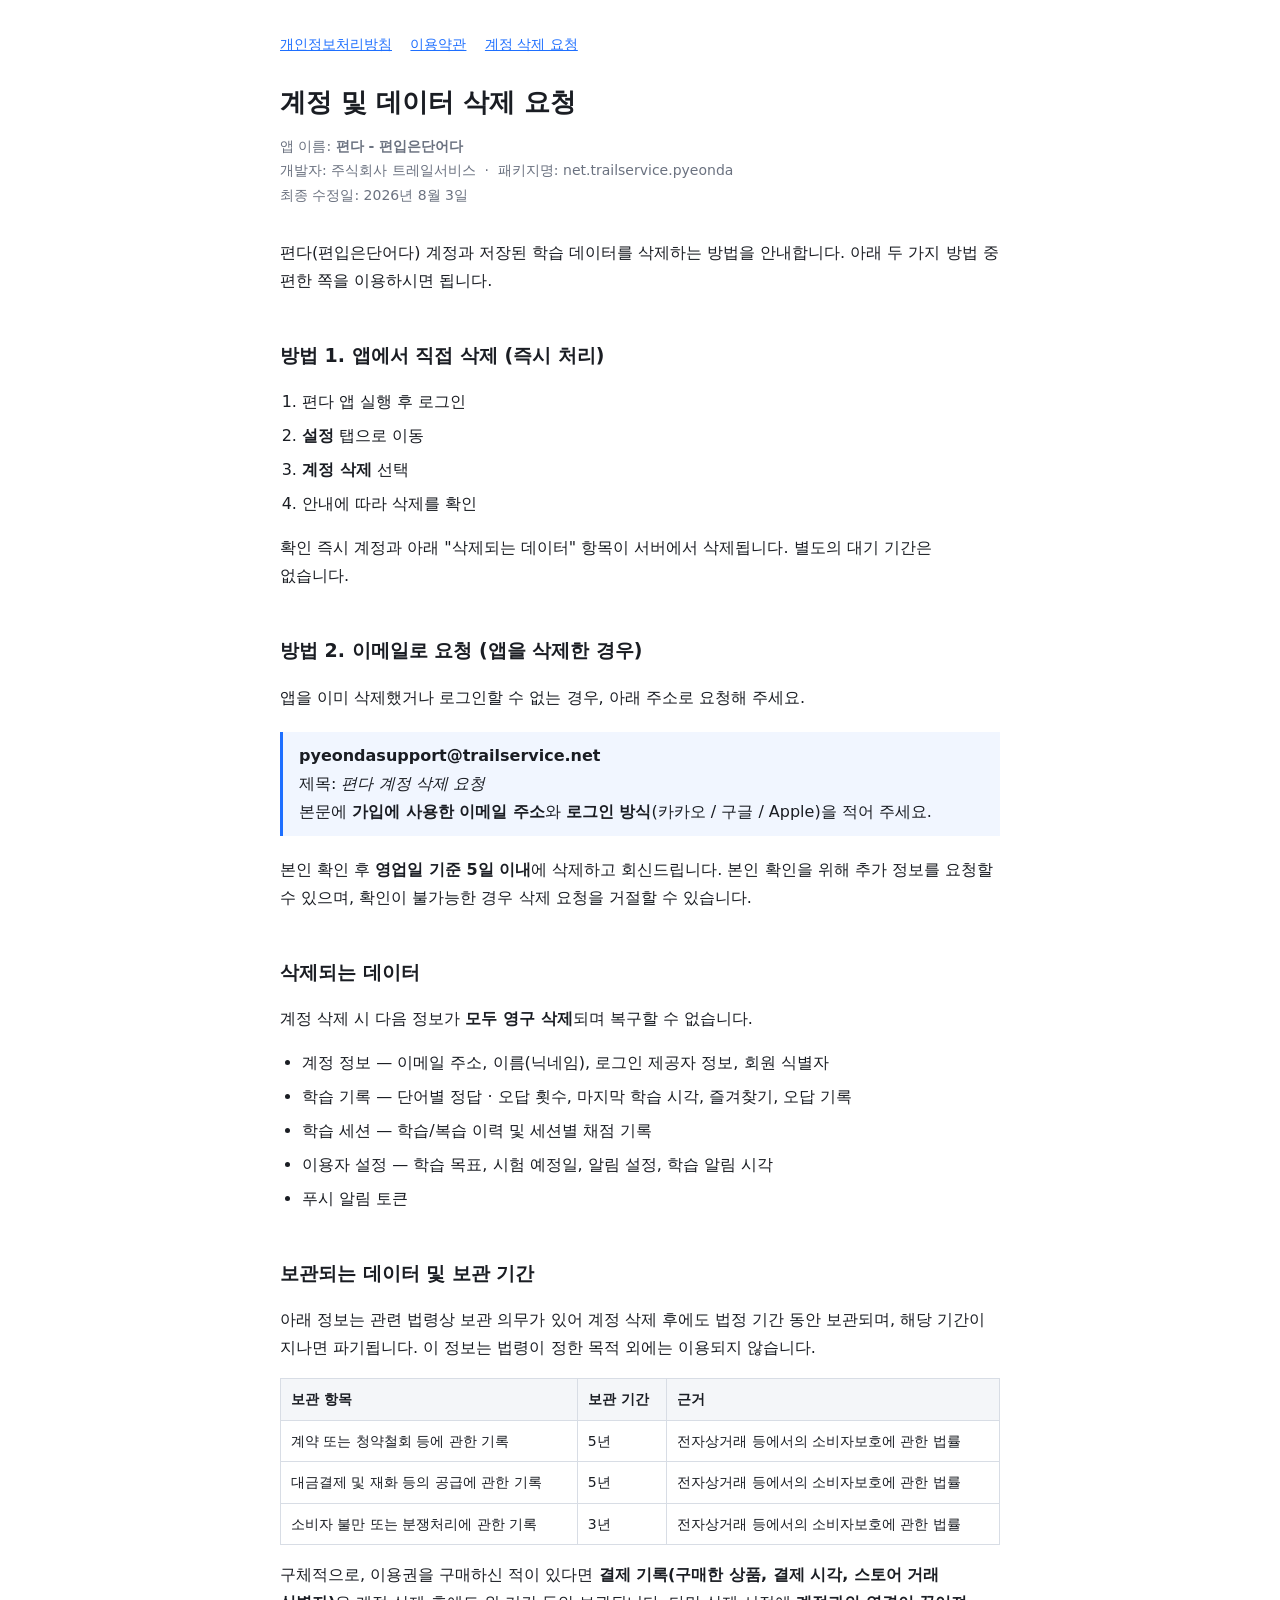
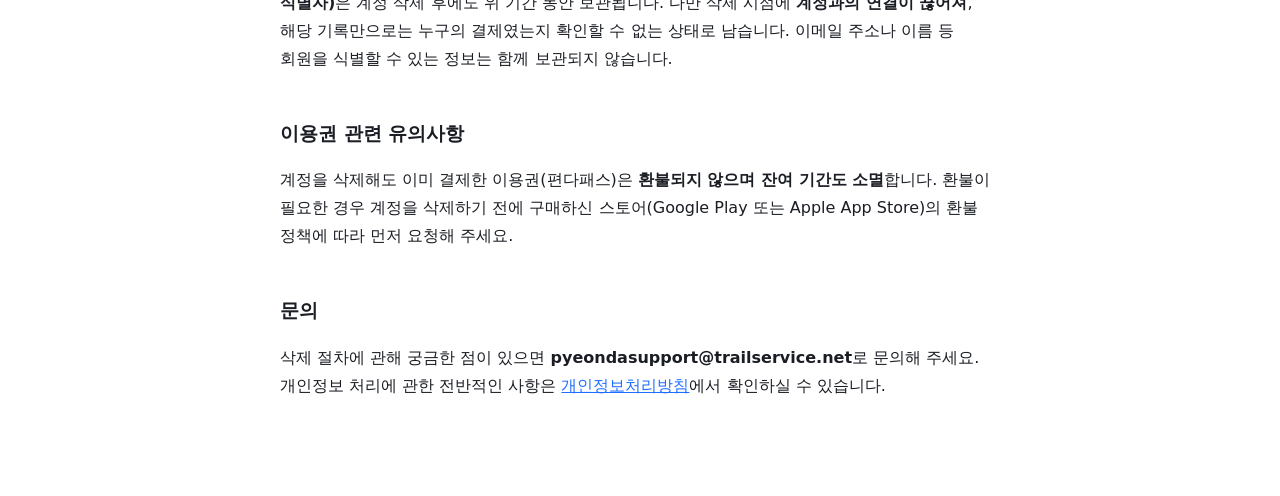
==== account-deletion.html @ 8f87ca4e "Add legal pages" ====
<!DOCTYPE html>
<html lang="ko">
<head>
<meta charset="utf-8">
<meta name="viewport" content="width=device-width, initial-scale=1">
<title>편다 계정 및 데이터 삭제 요청</title>
<link rel="stylesheet" href="style.css">
</head>
<body>

<nav class="nav">
  <a href="privacy.html">개인정보처리방침</a>
  <a href="terms.html">이용약관</a>
  <a href="account-deletion.html">계정 삭제 요청</a>
</nav>

<h1>계정 및 데이터 삭제 요청</h1>
<p class="meta">
  앱 이름: <strong>편다 - 편입은단어다</strong><br>
  개발자: 주식회사 트레일서비스 &nbsp;·&nbsp; 패키지명: net.trailservice.pyeonda<br>
  최종 수정일: 2026년 8월 3일
</p>

<p>
  편다(편입은단어다) 계정과 저장된 학습 데이터를 삭제하는 방법을 안내합니다.
  아래 두 가지 방법 중 편한 쪽을 이용하시면 됩니다.
</p>

<h2>방법 1. 앱에서 직접 삭제 (즉시 처리)</h2>
<ol>
  <li>편다 앱 실행 후 로그인</li>
  <li><strong>설정</strong> 탭으로 이동</li>
  <li><strong>계정 삭제</strong> 선택</li>
  <li>안내에 따라 삭제를 확인</li>
</ol>
<p>확인 즉시 계정과 아래 "삭제되는 데이터" 항목이 서버에서 삭제됩니다. 별도의 대기 기간은 없습니다.</p>

<h2>방법 2. 이메일로 요청 (앱을 삭제한 경우)</h2>
<p>
  앱을 이미 삭제했거나 로그인할 수 없는 경우, 아래 주소로 요청해 주세요.
</p>
<div class="callout">
  <strong>pyeondasupport@trailservice.net</strong><br>
  제목: <em>편다 계정 삭제 요청</em><br>
  본문에 <strong>가입에 사용한 이메일 주소</strong>와 <strong>로그인 방식</strong>(카카오 / 구글 / Apple)을 적어 주세요.
</div>
<p>
  본인 확인 후 <strong>영업일 기준 5일 이내</strong>에 삭제하고 회신드립니다.
  본인 확인을 위해 추가 정보를 요청할 수 있으며, 확인이 불가능한 경우 삭제 요청을 거절할 수 있습니다.
</p>

<h2>삭제되는 데이터</h2>
<p>계정 삭제 시 다음 정보가 <strong>모두 영구 삭제</strong>되며 복구할 수 없습니다.</p>
<ul>
  <li>계정 정보 — 이메일 주소, 이름(닉네임), 로그인 제공자 정보, 회원 식별자</li>
  <li>학습 기록 — 단어별 정답 · 오답 횟수, 마지막 학습 시각, 즐겨찾기, 오답 기록</li>
  <li>학습 세션 — 학습/복습 이력 및 세션별 채점 기록</li>
  <li>이용자 설정 — 학습 목표, 시험 예정일, 알림 설정, 학습 알림 시각</li>
  <li>푸시 알림 토큰</li>
</ul>

<h2>보관되는 데이터 및 보관 기간</h2>
<p>
  아래 정보는 관련 법령상 보관 의무가 있어 계정 삭제 후에도 법정 기간 동안 보관되며,
  해당 기간이 지나면 파기됩니다. 이 정보는 법령이 정한 목적 외에는 이용되지 않습니다.
</p>
<table>
  <tr><th>보관 항목</th><th>보관 기간</th><th>근거</th></tr>
  <tr><td>계약 또는 청약철회 등에 관한 기록</td><td>5년</td><td>전자상거래 등에서의 소비자보호에 관한 법률</td></tr>
  <tr><td>대금결제 및 재화 등의 공급에 관한 기록</td><td>5년</td><td>전자상거래 등에서의 소비자보호에 관한 법률</td></tr>
  <tr><td>소비자 불만 또는 분쟁처리에 관한 기록</td><td>3년</td><td>전자상거래 등에서의 소비자보호에 관한 법률</td></tr>
</table>
<p>
  구체적으로, 이용권을 구매하신 적이 있다면 <strong>결제 기록(구매한 상품, 결제 시각, 스토어 거래 식별자)</strong>은
  계정 삭제 후에도 위 기간 동안 보관됩니다. 다만 삭제 시점에 <strong>계정과의 연결이 끊어져</strong>,
  해당 기록만으로는 누구의 결제였는지 확인할 수 없는 상태로 남습니다.
  이메일 주소나 이름 등 회원을 식별할 수 있는 정보는 함께 보관되지 않습니다.
</p>

<h2>이용권 관련 유의사항</h2>
<p>
  계정을 삭제해도 이미 결제한 이용권(편다패스)은 <strong>환불되지 않으며 잔여 기간도 소멸</strong>합니다.
  환불이 필요한 경우 계정을 삭제하기 전에 구매하신 스토어(Google Play 또는 Apple App Store)의
  환불 정책에 따라 먼저 요청해 주세요.
</p>

<h2>문의</h2>
<p>
  삭제 절차에 관해 궁금한 점이 있으면 <strong>pyeondasupport@trailservice.net</strong>로 문의해 주세요.
  개인정보 처리에 관한 전반적인 사항은 <a href="privacy.html">개인정보처리방침</a>에서 확인하실 수 있습니다.
</p>

</body>
</html>
---- style.css ----
/* 편다 법적 고지 페이지 공통 스타일 — 모바일에서도 읽기 좋게 최소한만. */
:root { color-scheme: light dark; }
* { box-sizing: border-box; }
body {
  margin: 0 auto;
  padding: 32px 20px 80px;
  max-width: 760px;
  font-family: -apple-system, BlinkMacSystemFont, 'Apple SD Gothic Neo',
               'Malgun Gothic', 'Noto Sans KR', system-ui, sans-serif;
  font-size: 16px;
  line-height: 1.75;
  color: #1a1d23;
  background: #ffffff;
  word-break: keep-all;
}
@media (prefers-color-scheme: dark) {
  body { color: #e8ebf0; background: #111318; }
  td, th { border-color: #2a2f38 !important; }
  th { background: #1a1d23 !important; }
  .meta { color: #8a93a6 !important; }
  a { color: #6aa5ff; }
}
h1 { font-size: 26px; line-height: 1.35; margin: 0 0 8px; }
h2 { font-size: 19px; margin: 40px 0 12px; padding-top: 4px; }
h3 { font-size: 16px; margin: 24px 0 8px; }
.meta { color: #6b7280; font-size: 14px; margin-bottom: 32px; }
ul, ol { padding-left: 22px; }
li { margin: 6px 0; }
table { border-collapse: collapse; width: 100%; margin: 12px 0; font-size: 14px; }
th, td { border: 1px solid #d8dde5; padding: 8px 10px; text-align: left; vertical-align: top; }
th { background: #f4f6f9; font-weight: 700; }
a { color: #1E6FFF; }
.nav { margin-bottom: 28px; font-size: 14px; }
.nav a { margin-right: 14px; }
.callout {
  border-left: 3px solid #1E6FFF;
  padding: 10px 16px;
  margin: 20px 0;
  background: rgba(30, 111, 255, .06);
}
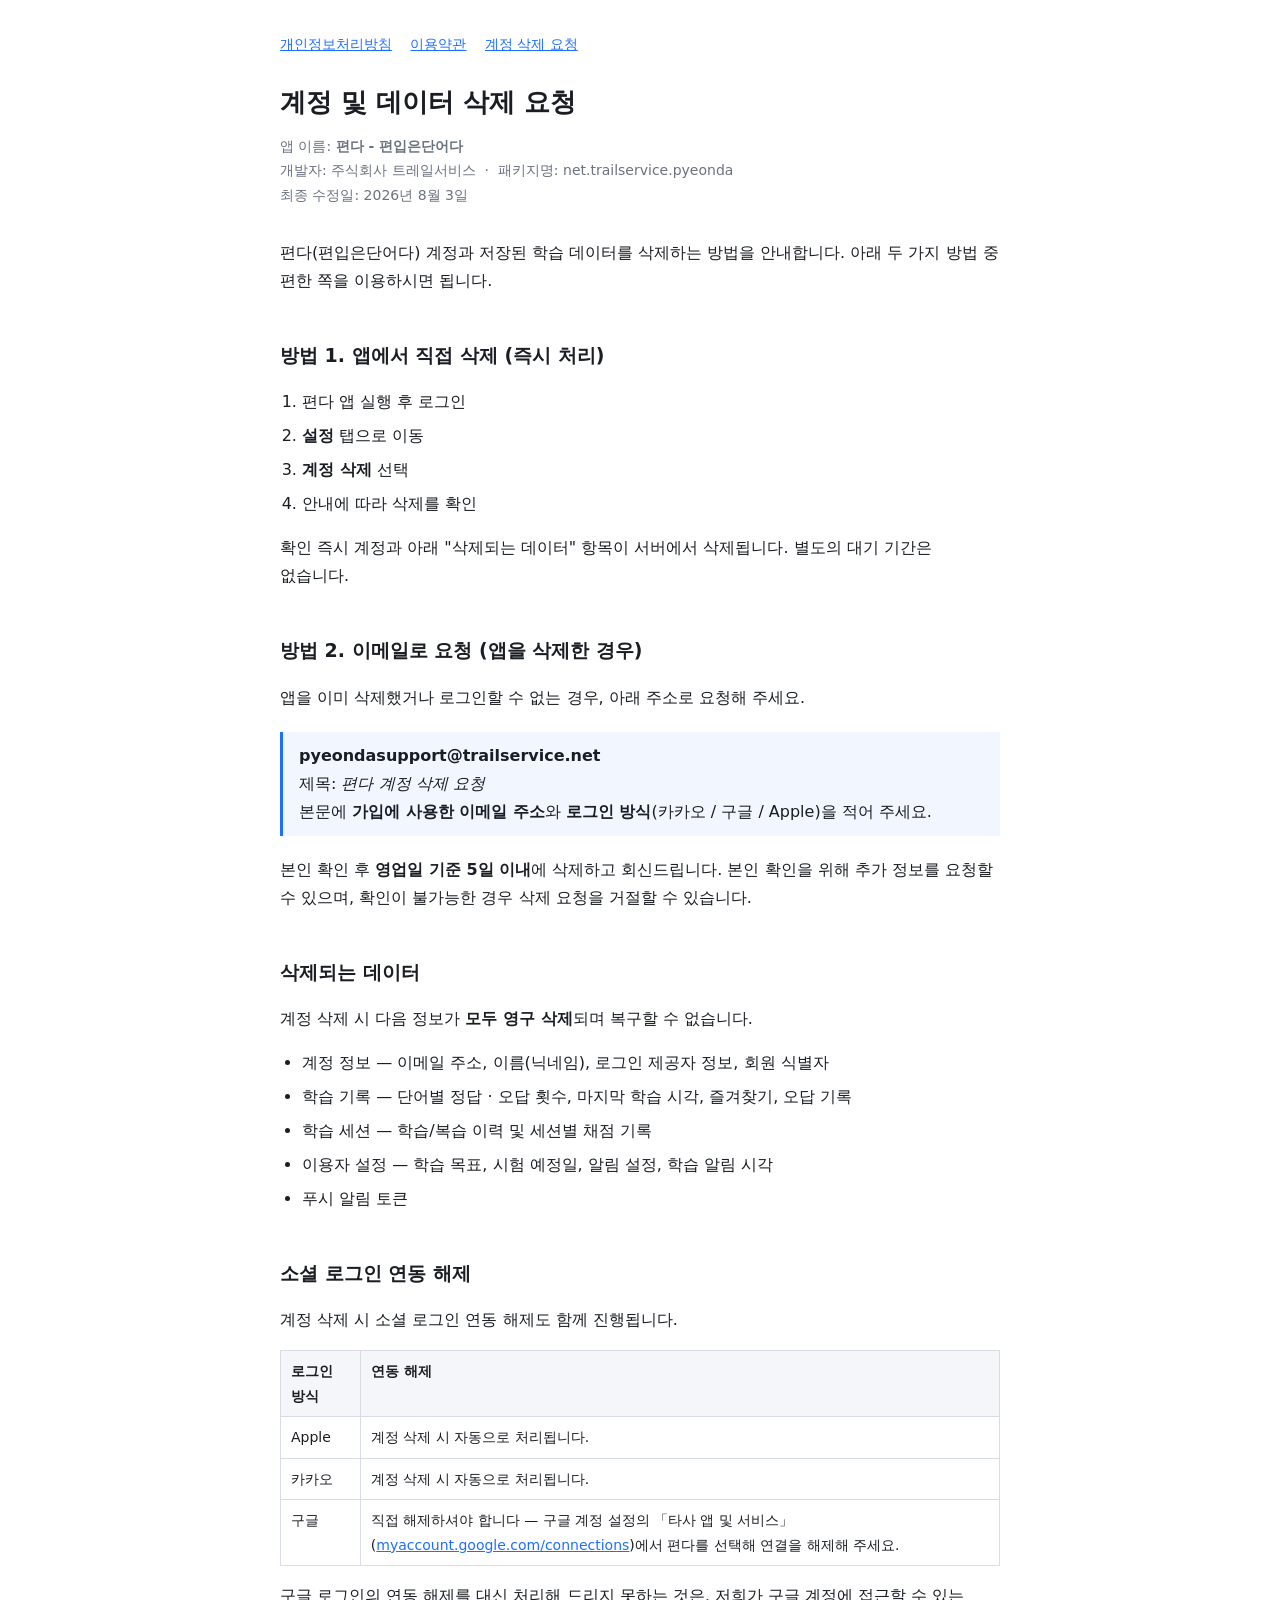
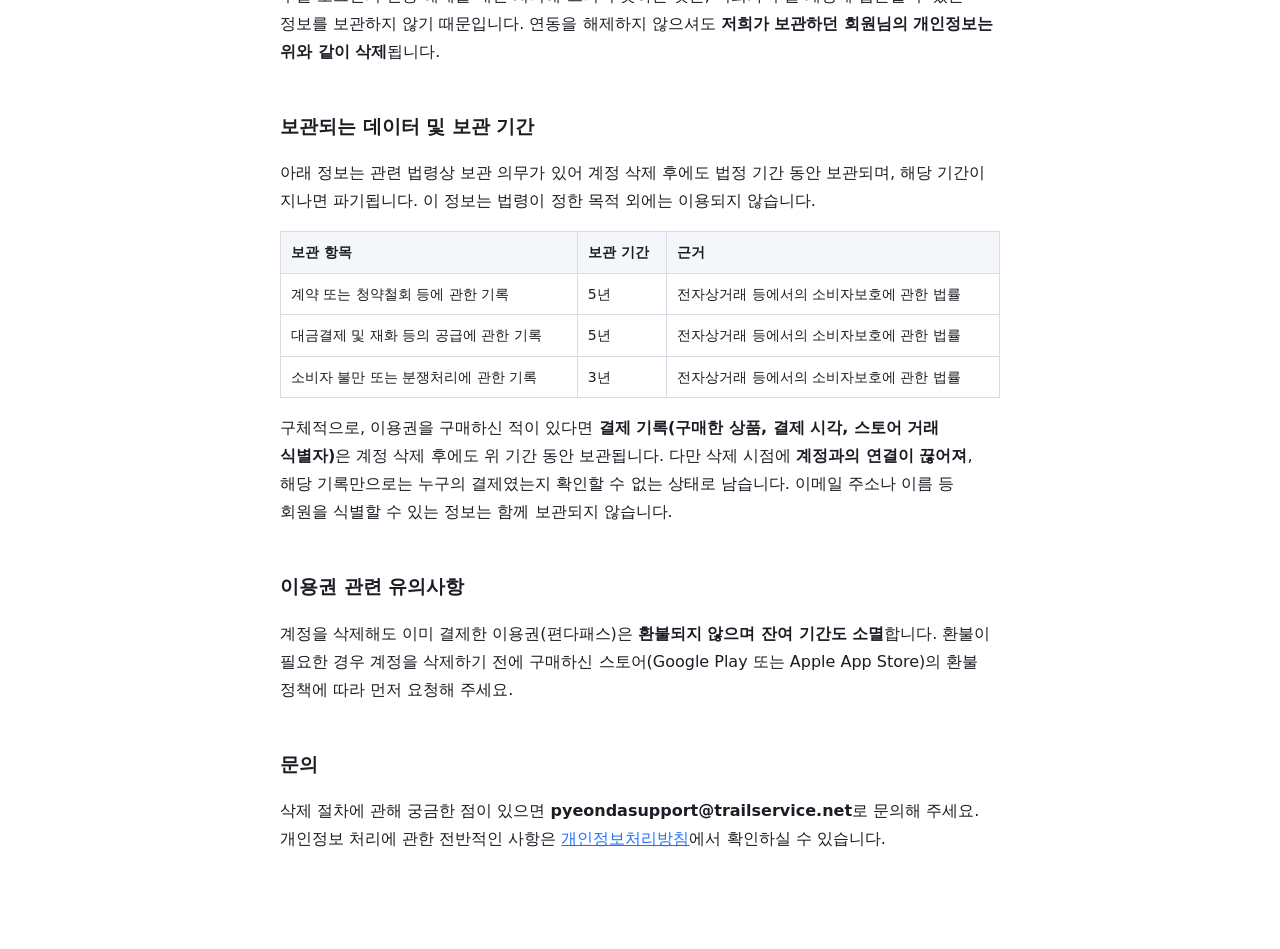
==== commit b607efe9: "Document social login unlinking on account deletion delete-account 함수가 Apple 토큰 폐기와 카카오 연결 끊기를 실제로 수" ====
--- a/account-deletion.html
+++ b/account-deletion.html
@@ -59,6 +59,27 @@
   <li>푸시 알림 토큰</li>
 </ul>
 
+<h2>소셜 로그인 연동 해제</h2>
+<p>계정 삭제 시 소셜 로그인 연동 해제도 함께 진행됩니다.</p>
+<table>
+  <tr><th>로그인 방식</th><th>연동 해제</th></tr>
+  <tr><td>Apple</td><td>계정 삭제 시 자동으로 처리됩니다.</td></tr>
+  <tr><td>카카오</td><td>계정 삭제 시 자동으로 처리됩니다.</td></tr>
+  <tr>
+    <td>구글</td>
+    <td>
+      직접 해제하셔야 합니다 — 구글 계정 설정의 「타사 앱 및 서비스」
+      (<a href="https://myaccount.google.com/connections">myaccount.google.com/connections</a>)에서
+      편다를 선택해 연결을 해제해 주세요.
+    </td>
+  </tr>
+</table>
+<p>
+  구글 로그인의 연동 해제를 대신 처리해 드리지 못하는 것은, 저희가 구글 계정에 접근할 수 있는
+  정보를 보관하지 않기 때문입니다. 연동을 해제하지 않으셔도 <strong>저희가 보관하던 회원님의
+  개인정보는 위와 같이 삭제</strong>됩니다.
+</p>
+
 <h2>보관되는 데이터 및 보관 기간</h2>
 <p>
   아래 정보는 관련 법령상 보관 의무가 있어 계정 삭제 후에도 법정 기간 동안 보관되며,
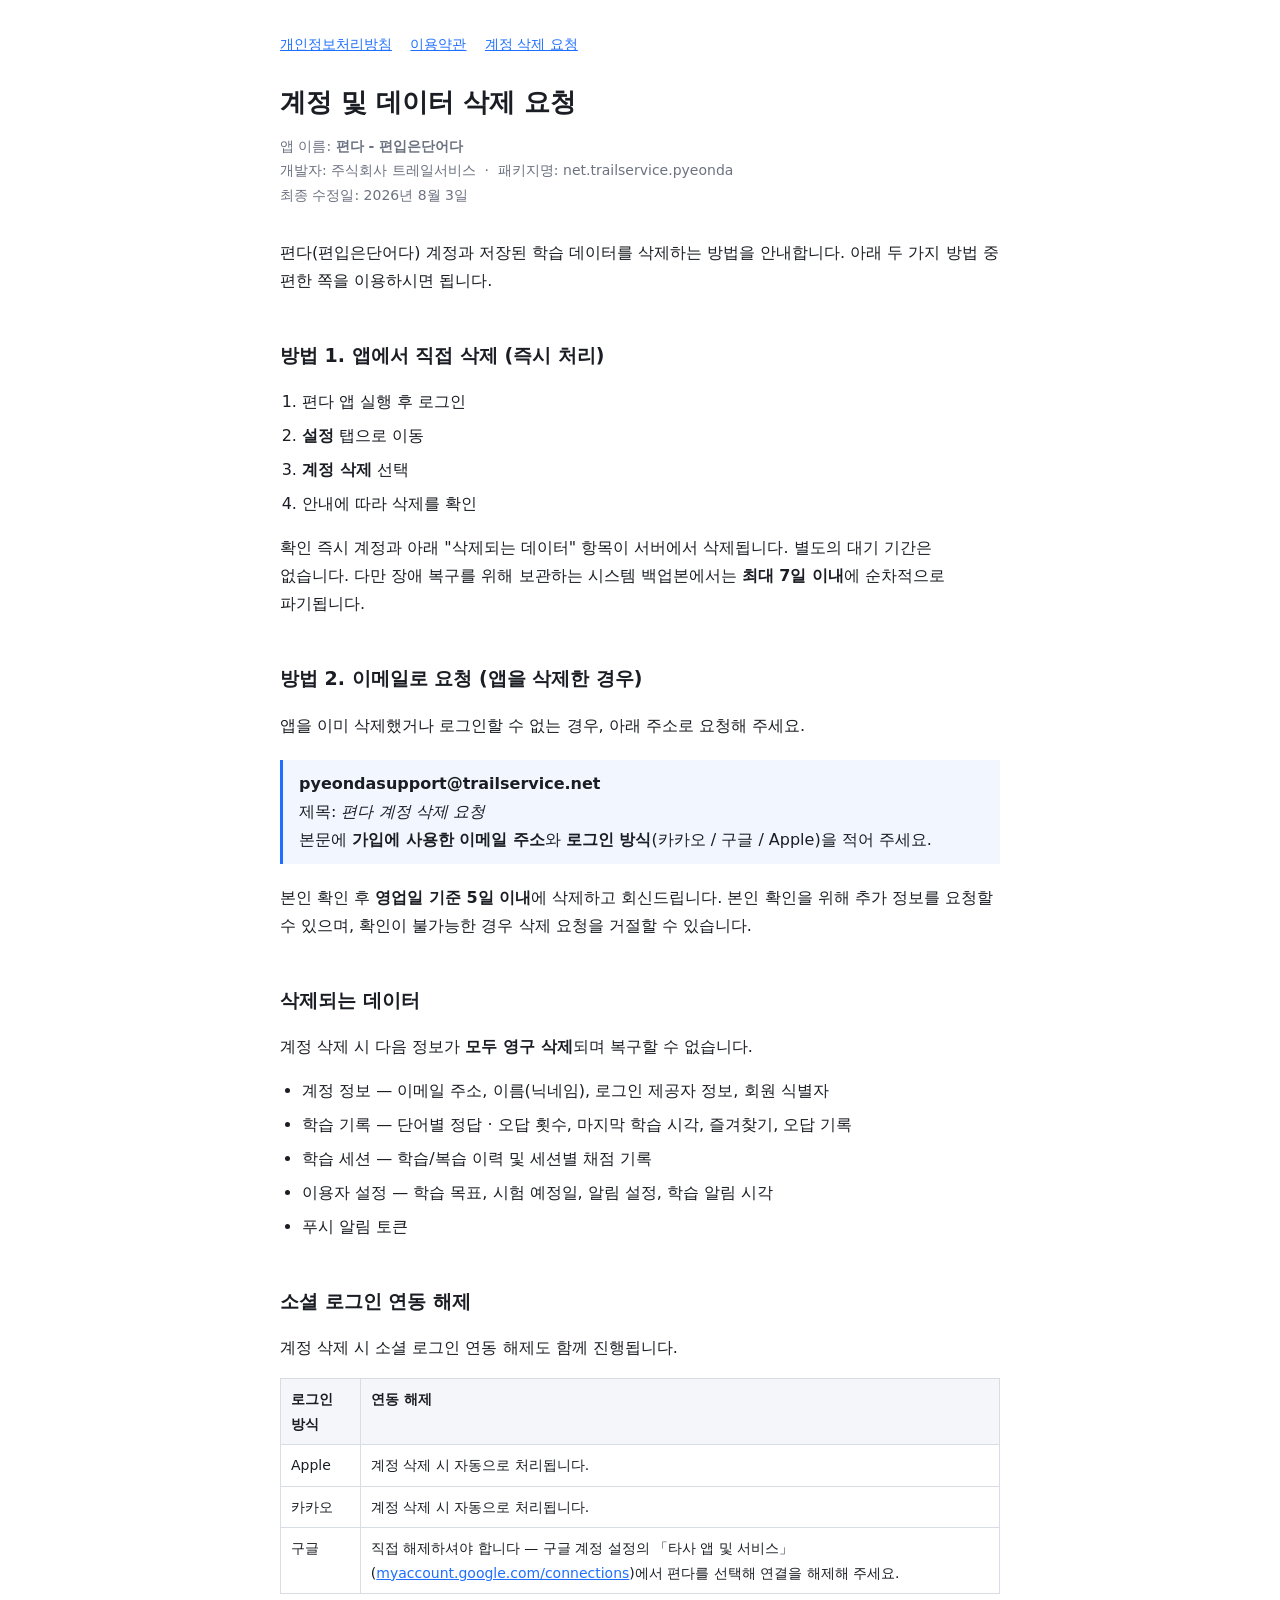
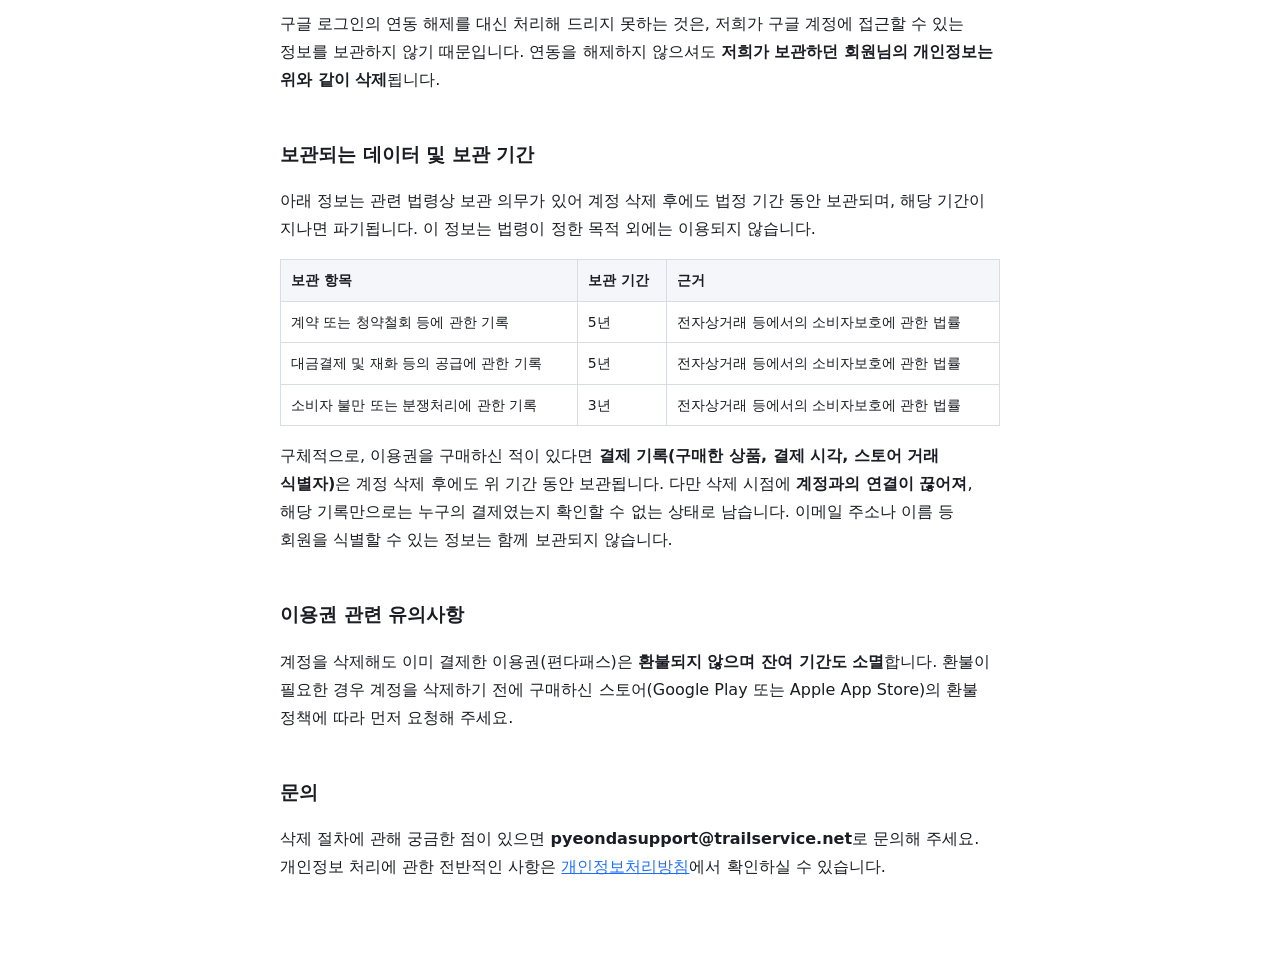
==== commit 9a22b16a: "State backup retention in deletion wording 탈퇴 시 즉시 삭제라고만 적혀 있어 시스템 백업본에 남는 기간이 빠져 있었다.  2026-08-06 프" ====
--- a/account-deletion.html
+++ b/account-deletion.html
@@ -33,7 +33,11 @@
   <li><strong>계정 삭제</strong> 선택</li>
   <li>안내에 따라 삭제를 확인</li>
 </ol>
-<p>확인 즉시 계정과 아래 "삭제되는 데이터" 항목이 서버에서 삭제됩니다. 별도의 대기 기간은 없습니다.</p>
+<p>
+  확인 즉시 계정과 아래 "삭제되는 데이터" 항목이 서버에서 삭제됩니다. 별도의 대기 기간은 없습니다.
+  다만 장애 복구를 위해 보관하는 시스템 백업본에서는 <strong>최대 7일 이내</strong>에 순차적으로
+  파기됩니다.
+</p>
 
 <h2>방법 2. 이메일로 요청 (앱을 삭제한 경우)</h2>
 <p>
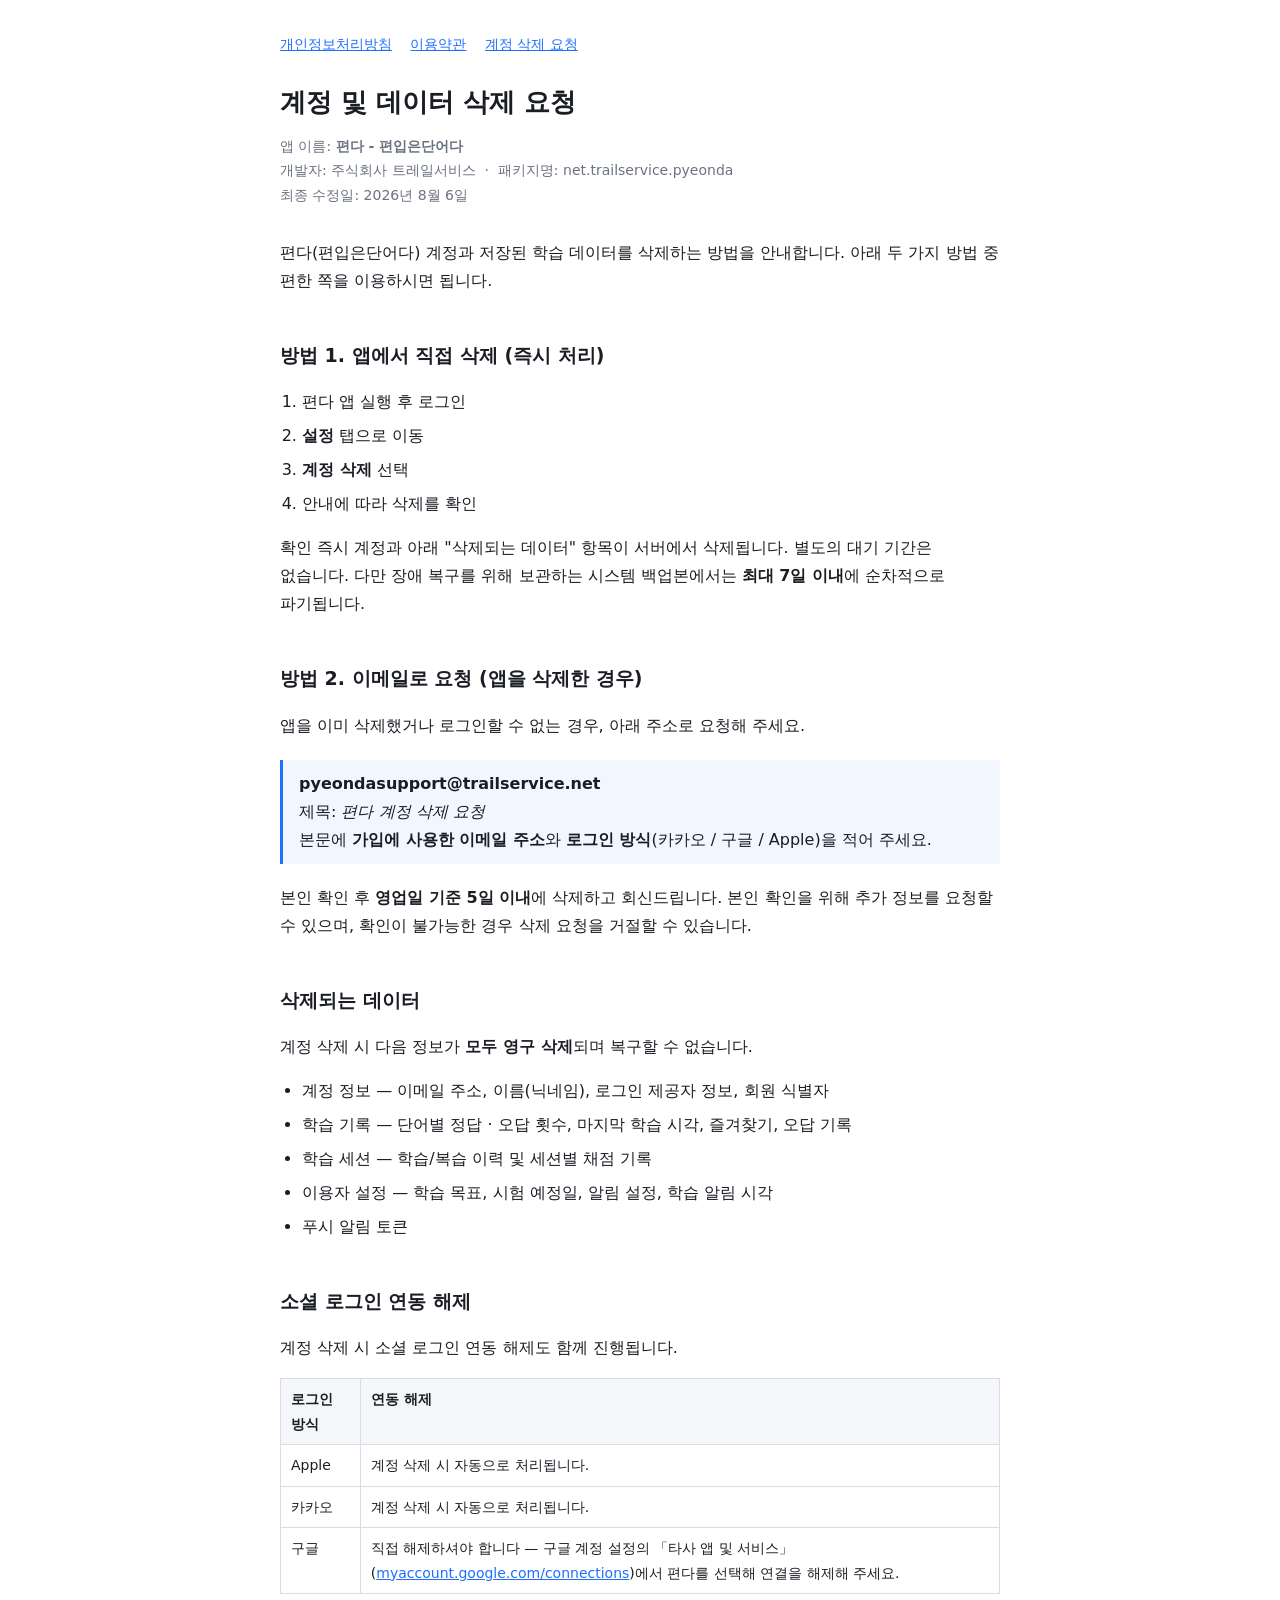
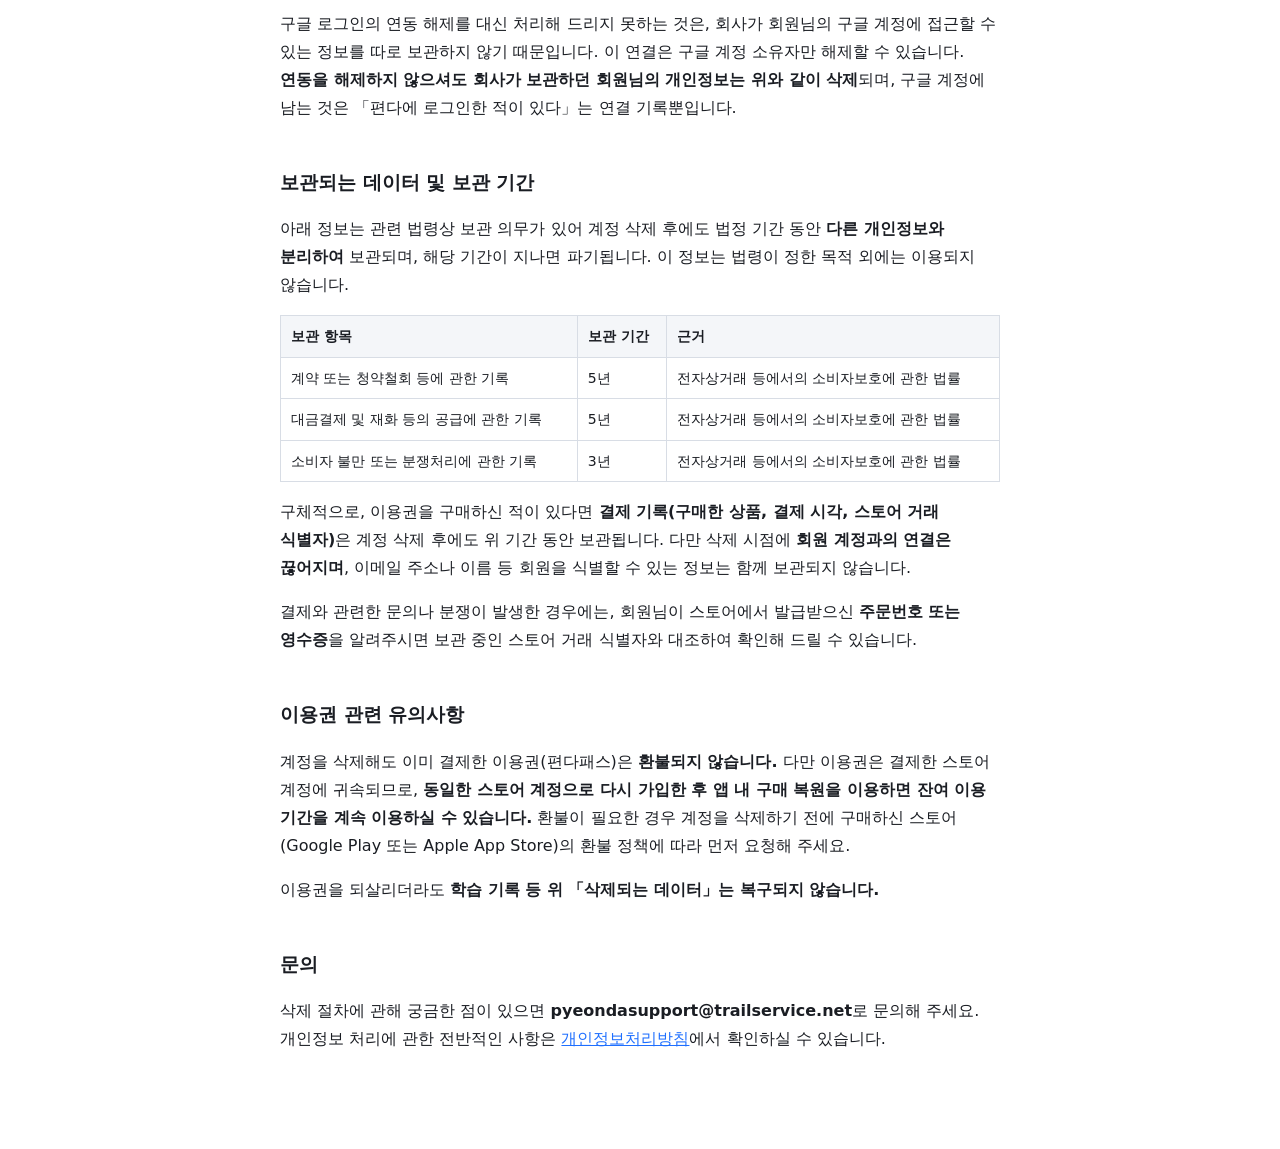
==== commit bf7cb431: "Fix pass-restoration notice and clarify retained payment records 외부 검토 의견을 반영하면서, 그 과정에서 발견한 상호 모순을 " ====
--- a/account-deletion.html
+++ b/account-deletion.html
@@ -18,7 +18,7 @@
 <p class="meta">
   앱 이름: <strong>편다 - 편입은단어다</strong><br>
   개발자: 주식회사 트레일서비스 &nbsp;·&nbsp; 패키지명: net.trailservice.pyeonda<br>
-  최종 수정일: 2026년 8월 3일
+  최종 수정일: 2026년 8월 6일
 </p>
 
 <p>
@@ -79,15 +79,17 @@
   </tr>
 </table>
 <p>
-  구글 로그인의 연동 해제를 대신 처리해 드리지 못하는 것은, 저희가 구글 계정에 접근할 수 있는
-  정보를 보관하지 않기 때문입니다. 연동을 해제하지 않으셔도 <strong>저희가 보관하던 회원님의
-  개인정보는 위와 같이 삭제</strong>됩니다.
+  구글 로그인의 연동 해제를 대신 처리해 드리지 못하는 것은, 회사가 회원님의 구글 계정에 접근할
+  수 있는 정보를 따로 보관하지 않기 때문입니다. 이 연결은 구글 계정 소유자만 해제할 수 있습니다.
+  <strong>연동을 해제하지 않으셔도 회사가 보관하던 회원님의 개인정보는 위와 같이 삭제</strong>되며,
+  구글 계정에 남는 것은 「편다에 로그인한 적이 있다」는 연결 기록뿐입니다.
 </p>
 
 <h2>보관되는 데이터 및 보관 기간</h2>
 <p>
-  아래 정보는 관련 법령상 보관 의무가 있어 계정 삭제 후에도 법정 기간 동안 보관되며,
-  해당 기간이 지나면 파기됩니다. 이 정보는 법령이 정한 목적 외에는 이용되지 않습니다.
+  아래 정보는 관련 법령상 보관 의무가 있어 계정 삭제 후에도 법정 기간 동안
+  <strong>다른 개인정보와 분리하여</strong> 보관되며, 해당 기간이 지나면 파기됩니다.
+  이 정보는 법령이 정한 목적 외에는 이용되지 않습니다.
 </p>
 <table>
   <tr><th>보관 항목</th><th>보관 기간</th><th>근거</th></tr>
@@ -97,16 +99,25 @@
 </table>
 <p>
   구체적으로, 이용권을 구매하신 적이 있다면 <strong>결제 기록(구매한 상품, 결제 시각, 스토어 거래 식별자)</strong>은
-  계정 삭제 후에도 위 기간 동안 보관됩니다. 다만 삭제 시점에 <strong>계정과의 연결이 끊어져</strong>,
-  해당 기록만으로는 누구의 결제였는지 확인할 수 없는 상태로 남습니다.
+  계정 삭제 후에도 위 기간 동안 보관됩니다. 다만 삭제 시점에 <strong>회원 계정과의 연결은 끊어지며</strong>,
   이메일 주소나 이름 등 회원을 식별할 수 있는 정보는 함께 보관되지 않습니다.
+</p>
+<p>
+  결제와 관련한 문의나 분쟁이 발생한 경우에는, 회원님이 스토어에서 발급받으신
+  <strong>주문번호 또는 영수증</strong>을 알려주시면 보관 중인 스토어 거래 식별자와 대조하여
+  확인해 드릴 수 있습니다.
 </p>
 
 <h2>이용권 관련 유의사항</h2>
 <p>
-  계정을 삭제해도 이미 결제한 이용권(편다패스)은 <strong>환불되지 않으며 잔여 기간도 소멸</strong>합니다.
+  계정을 삭제해도 이미 결제한 이용권(편다패스)은 <strong>환불되지 않습니다.</strong>
+  다만 이용권은 결제한 스토어 계정에 귀속되므로, <strong>동일한 스토어 계정으로 다시 가입한 후
+  앱 내 구매 복원을 이용하면 잔여 이용 기간을 계속 이용하실 수 있습니다.</strong>
   환불이 필요한 경우 계정을 삭제하기 전에 구매하신 스토어(Google Play 또는 Apple App Store)의
   환불 정책에 따라 먼저 요청해 주세요.
+</p>
+<p>
+  이용권을 되살리더라도 <strong>학습 기록 등 위 「삭제되는 데이터」는 복구되지 않습니다.</strong>
 </p>
 
 <h2>문의</h2>
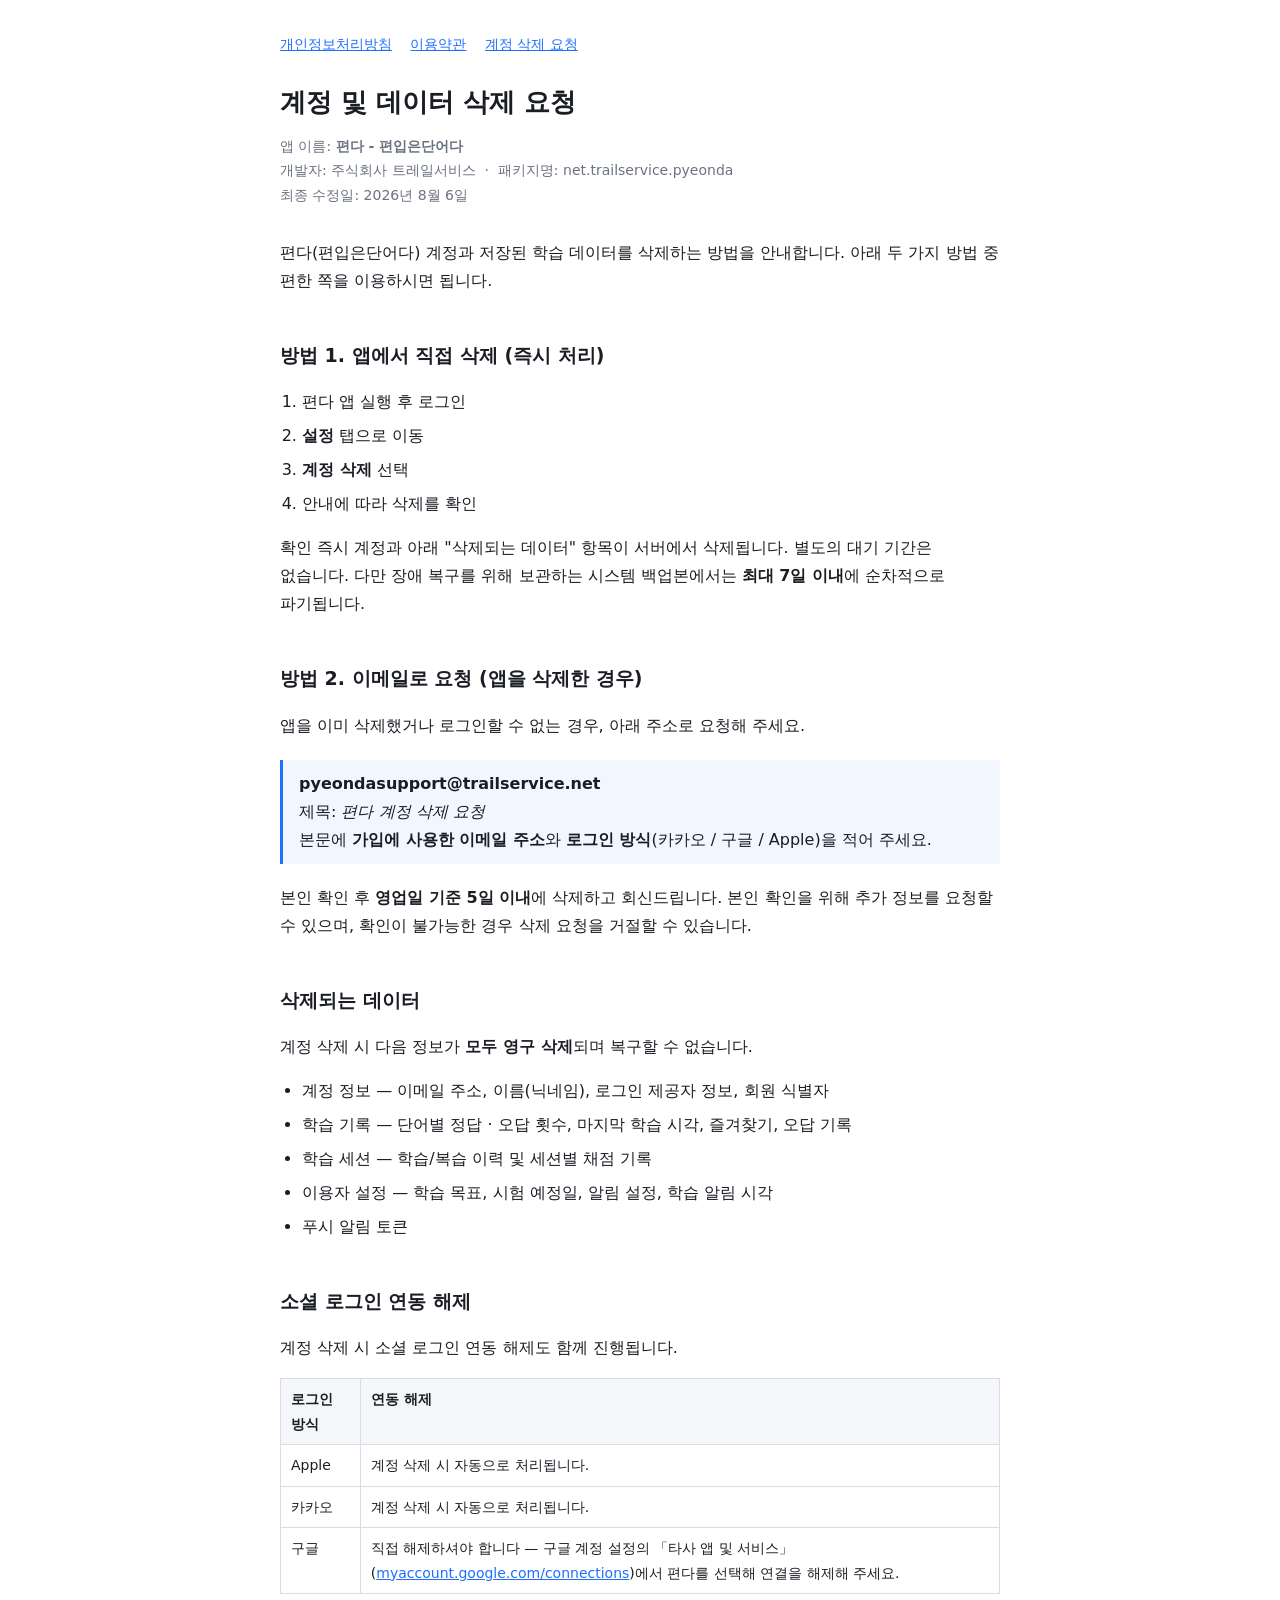
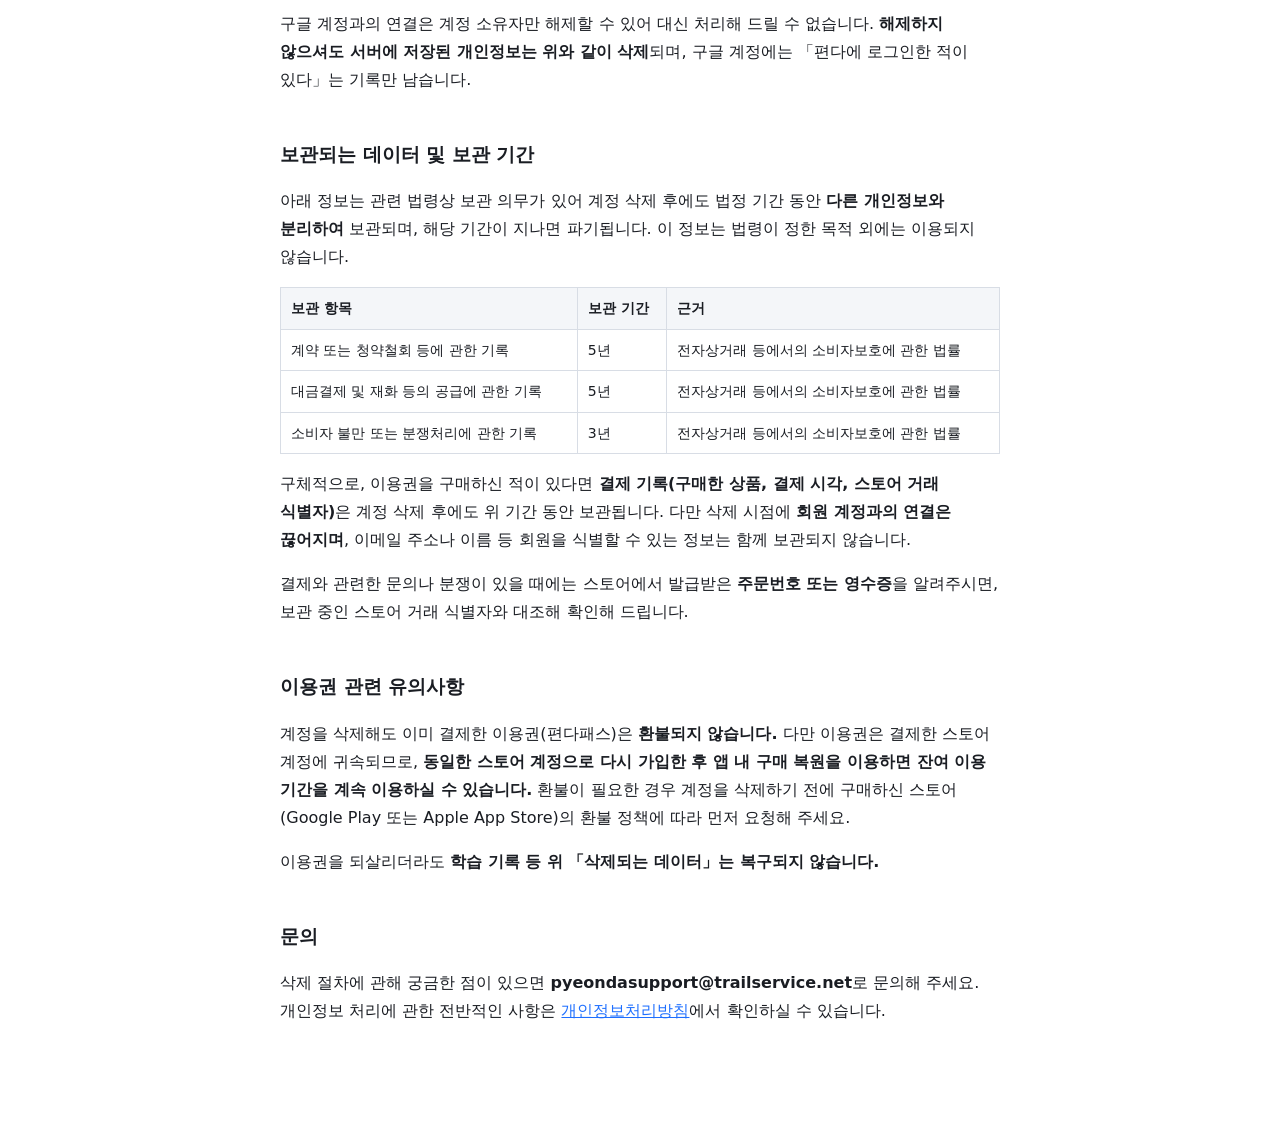
==== commit 6dc49f6a: "Match deletion-guide voice: drop first/second person 계정 삭제 안내 페이지의 원래 어투는 주어를 생략한 짧은 서술이다.    확인 즉시 " ====
--- a/account-deletion.html
+++ b/account-deletion.html
@@ -79,10 +79,9 @@
   </tr>
 </table>
 <p>
-  구글 로그인의 연동 해제를 대신 처리해 드리지 못하는 것은, 회사가 회원님의 구글 계정에 접근할
-  수 있는 정보를 따로 보관하지 않기 때문입니다. 이 연결은 구글 계정 소유자만 해제할 수 있습니다.
-  <strong>연동을 해제하지 않으셔도 회사가 보관하던 회원님의 개인정보는 위와 같이 삭제</strong>되며,
-  구글 계정에 남는 것은 「편다에 로그인한 적이 있다」는 연결 기록뿐입니다.
+  구글 계정과의 연결은 계정 소유자만 해제할 수 있어 대신 처리해 드릴 수 없습니다.
+  <strong>해제하지 않으셔도 서버에 저장된 개인정보는 위와 같이 삭제</strong>되며,
+  구글 계정에는 「편다에 로그인한 적이 있다」는 기록만 남습니다.
 </p>
 
 <h2>보관되는 데이터 및 보관 기간</h2>
@@ -103,9 +102,9 @@
   이메일 주소나 이름 등 회원을 식별할 수 있는 정보는 함께 보관되지 않습니다.
 </p>
 <p>
-  결제와 관련한 문의나 분쟁이 발생한 경우에는, 회원님이 스토어에서 발급받으신
-  <strong>주문번호 또는 영수증</strong>을 알려주시면 보관 중인 스토어 거래 식별자와 대조하여
-  확인해 드릴 수 있습니다.
+  결제와 관련한 문의나 분쟁이 있을 때에는 스토어에서 발급받은
+  <strong>주문번호 또는 영수증</strong>을 알려주시면, 보관 중인 스토어 거래 식별자와 대조해
+  확인해 드립니다.
 </p>
 
 <h2>이용권 관련 유의사항</h2>
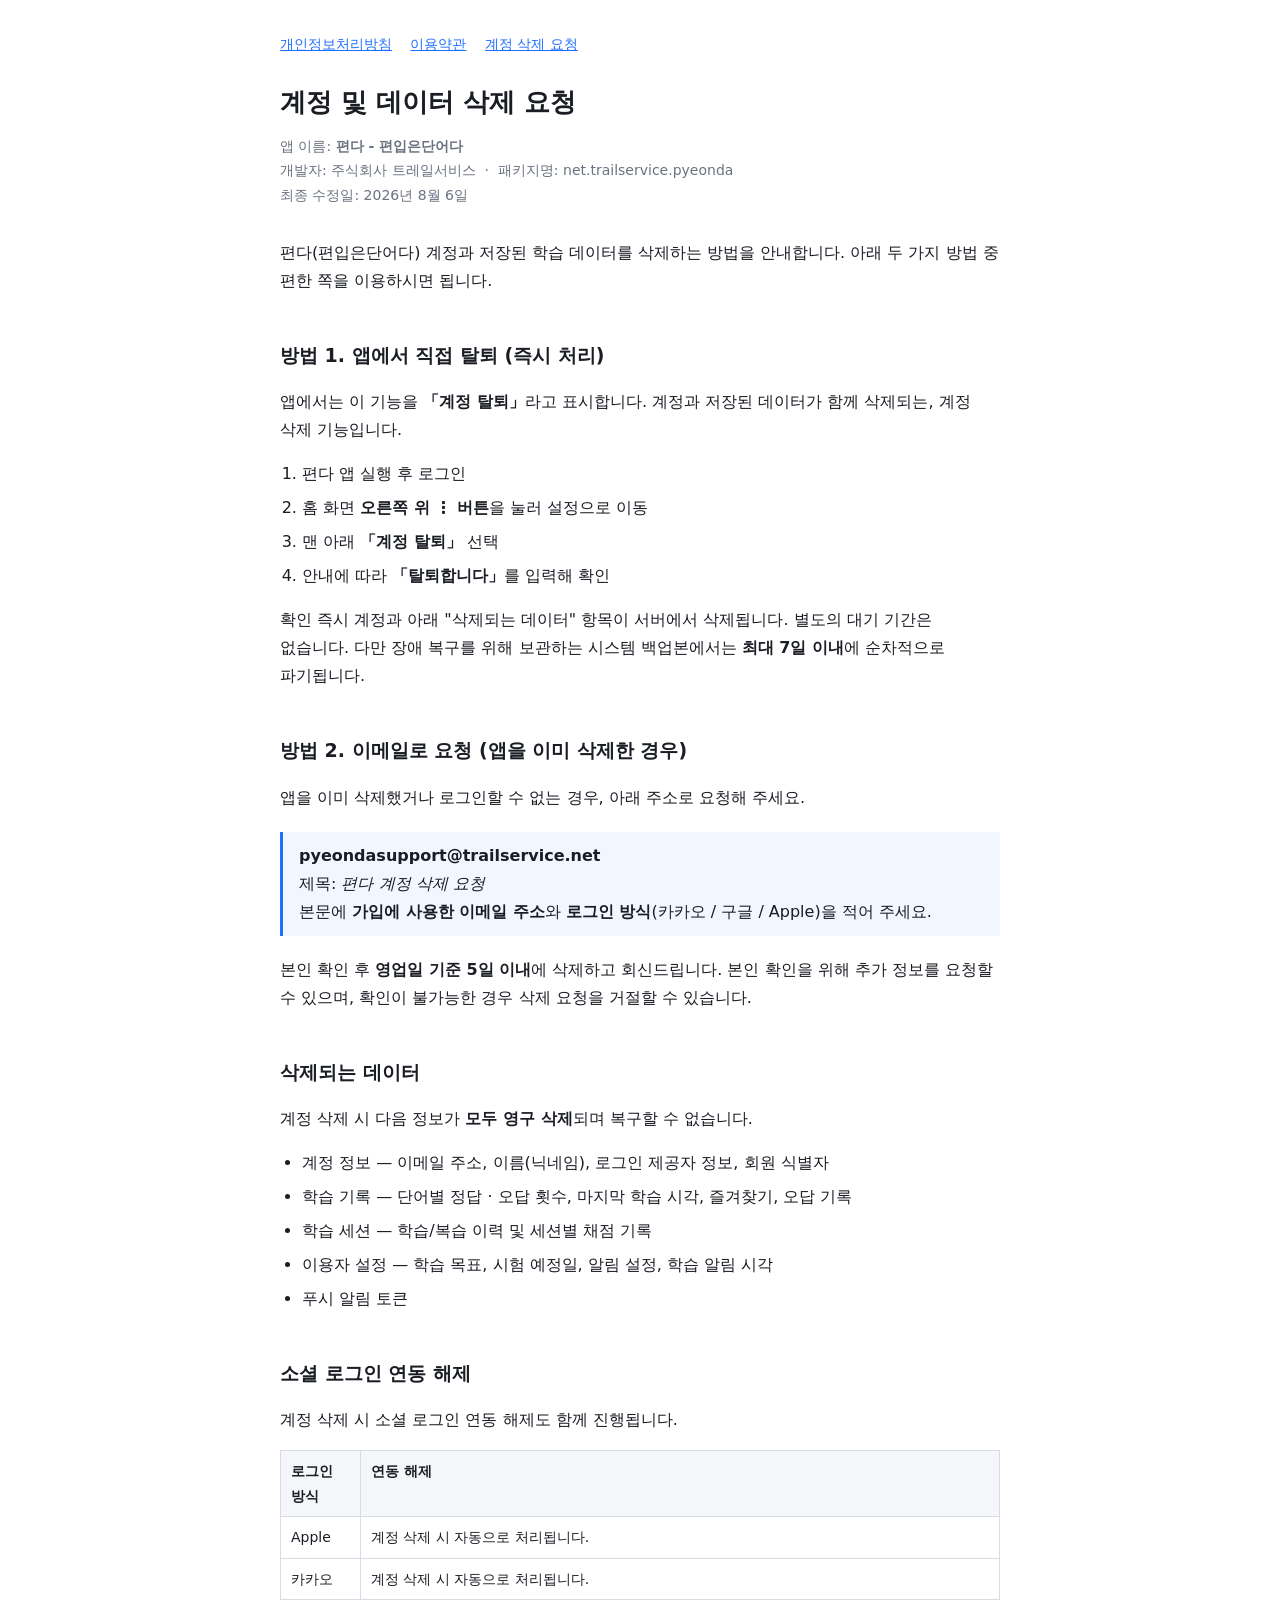
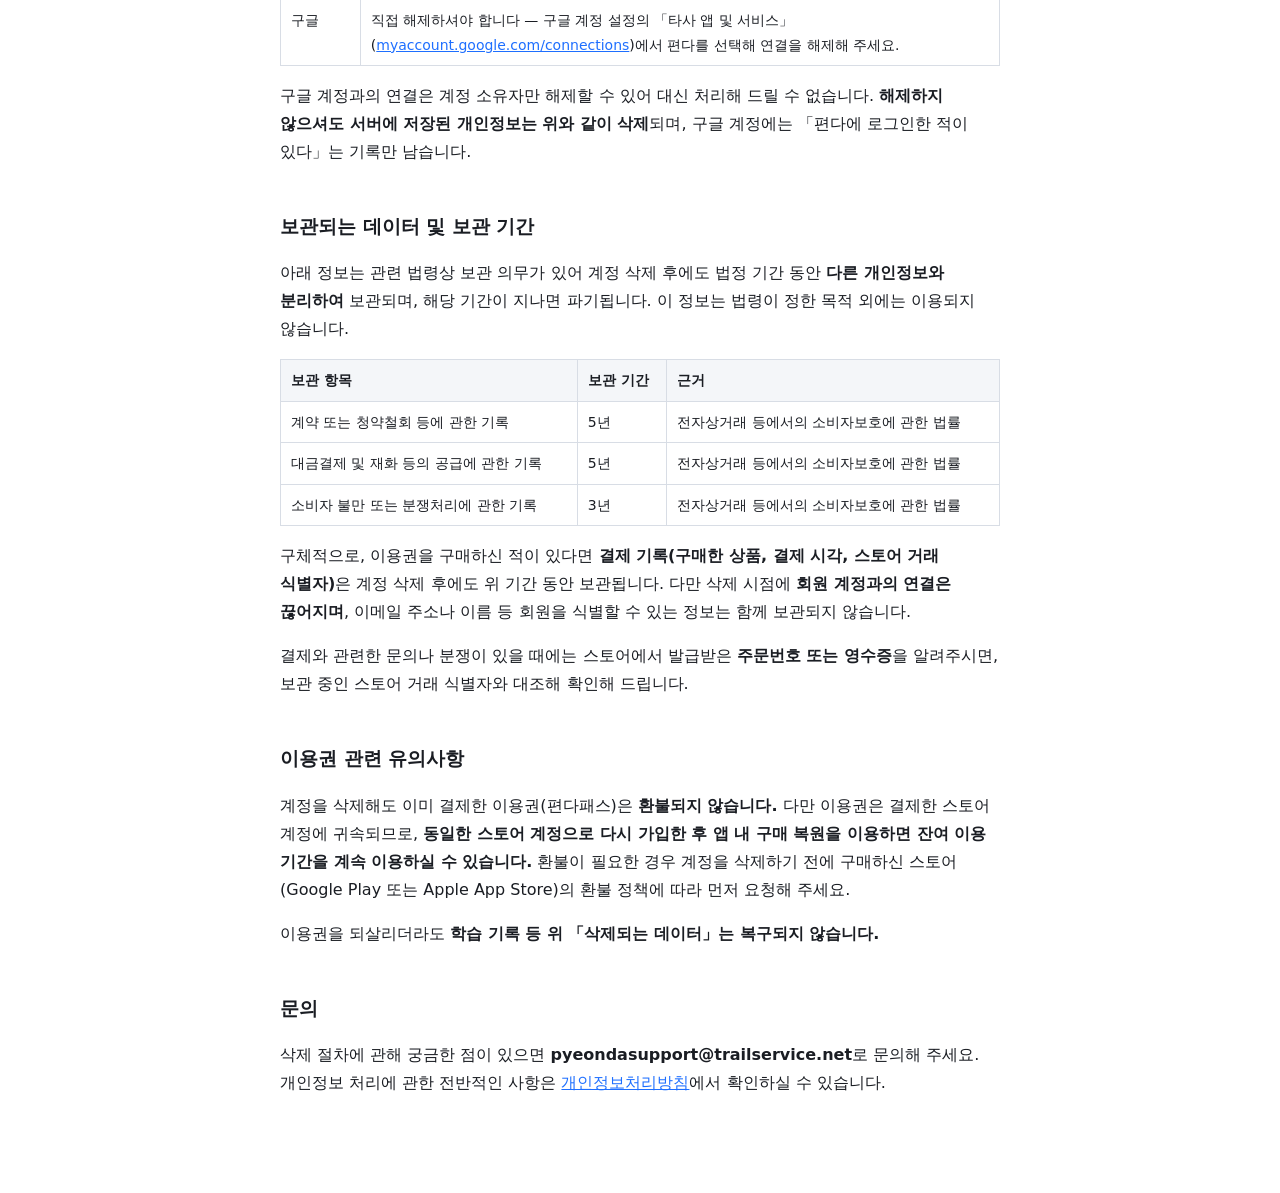
==== commit e02042c9: "Describe the actual in-app deletion path 문서에 적힌 앱 내 탈퇴 경로가 실제 화면과 두 군데 달랐다.    문서                   " ====
--- a/account-deletion.html
+++ b/account-deletion.html
@@ -26,12 +26,16 @@
   아래 두 가지 방법 중 편한 쪽을 이용하시면 됩니다.
 </p>
 
-<h2>방법 1. 앱에서 직접 삭제 (즉시 처리)</h2>
+<h2>방법 1. 앱에서 직접 탈퇴 (즉시 처리)</h2>
+<p>
+  앱에서는 이 기능을 <strong>「계정 탈퇴」</strong>라고 표시합니다. 계정과 저장된 데이터가
+  함께 삭제되는, 계정 삭제 기능입니다.
+</p>
 <ol>
   <li>편다 앱 실행 후 로그인</li>
-  <li><strong>설정</strong> 탭으로 이동</li>
-  <li><strong>계정 삭제</strong> 선택</li>
-  <li>안내에 따라 삭제를 확인</li>
+  <li>홈 화면 <strong>오른쪽 위 ⋮ 버튼</strong>을 눌러 설정으로 이동</li>
+  <li>맨 아래 <strong>「계정 탈퇴」</strong> 선택</li>
+  <li>안내에 따라 <strong>「탈퇴합니다」</strong>를 입력해 확인</li>
 </ol>
 <p>
   확인 즉시 계정과 아래 "삭제되는 데이터" 항목이 서버에서 삭제됩니다. 별도의 대기 기간은 없습니다.
@@ -39,7 +43,7 @@
   파기됩니다.
 </p>
 
-<h2>방법 2. 이메일로 요청 (앱을 삭제한 경우)</h2>
+<h2>방법 2. 이메일로 요청 (앱을 이미 삭제한 경우)</h2>
 <p>
   앱을 이미 삭제했거나 로그인할 수 없는 경우, 아래 주소로 요청해 주세요.
 </p>
